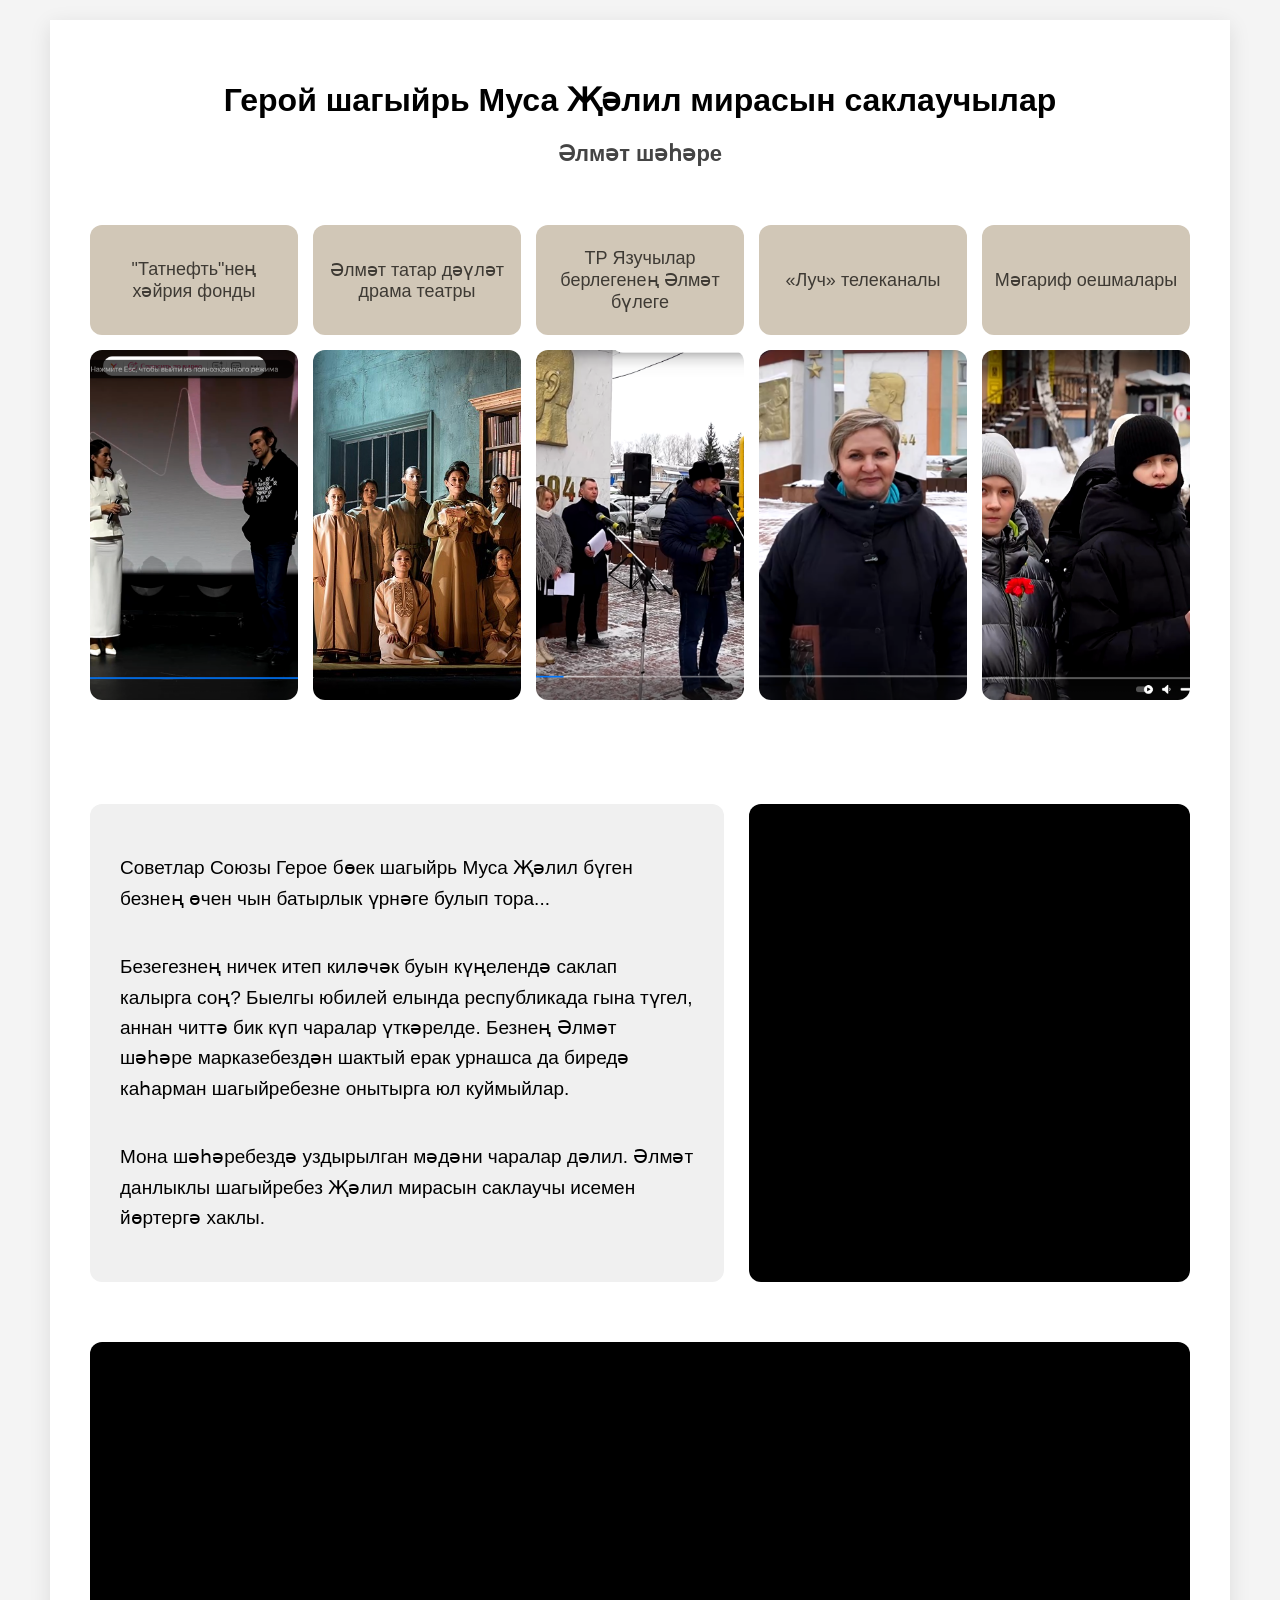
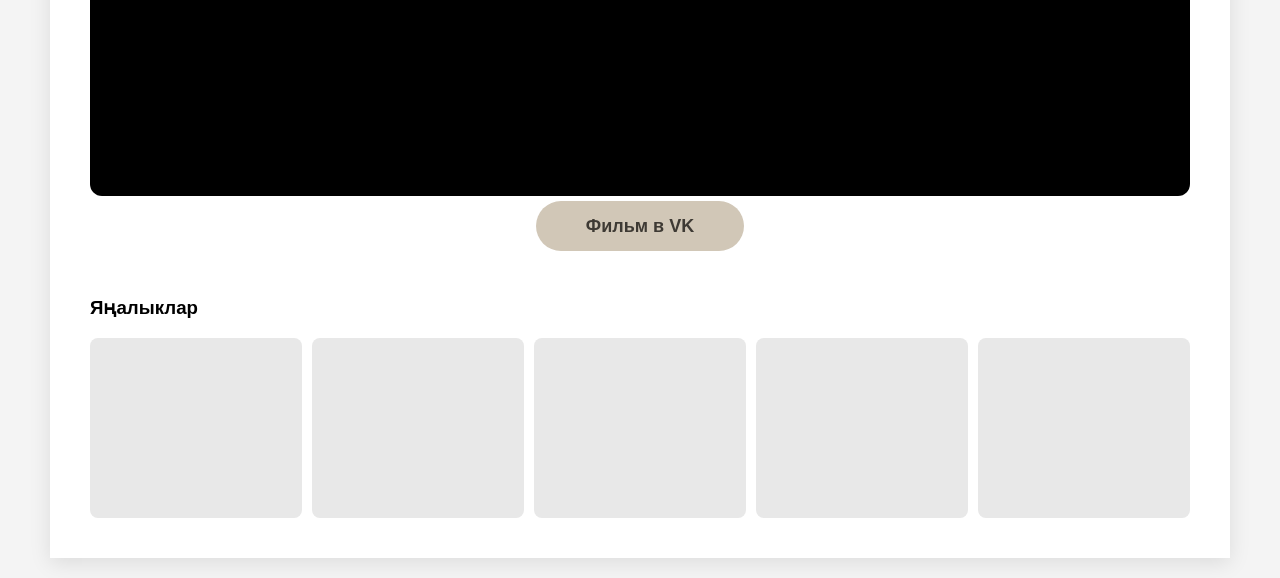
==== Новая папка (2)/index.html @ aeaa0390 "Add files via upload" ====
<!DOCTYPE html>
<html lang="tt">
<head>
    <meta charset="UTF-8">
    <meta name="viewport" content="width=device-width, initial-scale=1.0">
    <title>Муса Җәлил мирасын саклаучылар</title>
    <link rel="stylesheet" href="style/style.css">
</head>
<body>
    <div class="main-container">
        
        <header class="titulnik">
            <h1>Герой шагыйрь Муса Җәлил мирасын саклаучылар</h1>
            <p class="city">Әлмәт шәһәре</p>
        </header>

        <!-- Сетка партнеров -->
        <section class="partners-grid">
            <div class="partner-card">
                <p>"Татнефть"нең хәйрия фонды</p>
                <img src="foto/1.png" alt="1" class="partner-img">
            </div>
            <div class="partner-card">
                <p>Әлмәт татар дәүләт драма театры</p>
                <img src="foto/2.jpg" alt="2" class="partner-img">
            </div>
            <div class="partner-card">
                <p>ТР Язучылар берлегенең Әлмәт бүлеге</p>
                <img src="foto/3.png" alt="3" class="partner-img">
            </div>
            <div class="partner-card">
                <p>«Луч» телеканалы</p>
                <img src="foto/4.png" alt="4" class="partner-img">
            </div>
            <div class="partner-card">
                <p>Мәгариф оешмалары</p>
                <img src="foto/5.png" alt="5" class="partner-img">
            </div>
        </section>

        <!-- Секция: Текст + Ваше видео video.mp4 (ОДИНАКОВОЙ ВЫСОТЫ) -->
        <section class="musa-info">
            <div class="text-content-box">
                <p>Советлар Союзы Герое бөек шагыйрь Муса Җәлил бүген безнең өчен чын батырлык үрнәге булып тора...</p>
                <p>Безегезнең ничек итеп киләчәк буын күңелендә саклап калырга соң? Быелгы юбилей елында республикада гына түгел, аннан читтә бик күп чаралар үткәрелде. Безнең Әлмәт шәһәре марказебездән шактый ерак урнашса да биредә каһарман шагыйребезне онытырга юл куймыйлар.</p>
                <p>Мона шәһәребездә уздырылган мәдәни чаралар дәлил. Әлмәт данлыклы шагыйребез Җәлил мирасын саклаучы исемен йөртергә хаклы.</p>
            </div>
            <div class="musa-media">
                <!-- Ваше видео вернулось сюда -->
                <video src="foto/video.mp4" autoplay muted loop playsinline></video>
            </div>
        </section>

        <!-- Вместо серого блока теперь видео из VK -->
        <section class="bottom-video-section">
            <div class="vk-video-container">
                <iframe src="https://vk.com" 
                        width="100%" height="450" frameborder="0" allowfullscreen
                        allow="autoplay; encrypted-media; fullscreen; picture-in-picture;"></iframe>
            </div>
            <div class="download-link">
                <a href="https://vk.com" target="_blank">Фильм в VK</a>
            </div>
        </section>

        <!-- Новости -->
        <footer class="news-section">
            <h3>Яңалыклар</h3>
            <div class="news-grid">
                <div class="news-item"></div>
                <div class="news-item"></div>
                <div class="news-item"></div>
                <div class="news-item"></div>
                <div class="news-item"></div>
            </div>
        </footer>
    </div>
</body>
</html>
---- Новая папка (2)/style/style.css ----
body {
    font-family: 'Segoe UI', Arial, sans-serif;
    background-color: #f4f4f4;
    margin: 0;
    padding: 20px;
}

.main-container {
    max-width: 1100px; 
    margin: 0 auto;
    background-color: white;
    padding: 40px;
    box-shadow: 0 5px 20px rgba(0,0,0,0.1);
}

.titulnik {
    text-align: center;
    margin-bottom: 40px;
}

.city {
    font-weight: bold;
    font-size: 22px;
    color: #444;
}

/* Сетка партнеров */
.partners-grid {
    display: grid;
    grid-template-columns: repeat(5, 1fr);
    gap: 15px;
    margin-bottom: 100px; /* Двойное расстояние */
}

.partner-card p {
    font-size: 18px; 
    background-color: #d1c7b7; /* Серовато-золотой */
    color: #3e3a34;
    padding: 15px 10px;
    border-radius: 12px;
    min-height: 80px;
    display: flex;
    align-items: center;
    justify-content: center;
    text-align: center;
    margin-bottom: 15px;
}

.partner-img {
    width: 100%;
    height: 350px;
    object-fit: cover;
    border-radius: 12px;
}

/* Секция: Текст + video.mp4 */
.musa-info {
    display: flex;
    gap: 25px;
    margin-bottom: 60px;
    align-items: stretch;
}

.text-content-box {
    flex: 1.3;
    background-color: #f0f0f0;
    padding: 30px;
    font-size: 19px;
    line-height: 1.6;
    border-radius: 12px;
    display: flex;
    flex-direction: column;
    justify-content: center;
}

.musa-media {
    flex: 1;
}

.musa-media video {
    width: 100%;
    height: 100%;
    object-fit: cover;
    border-radius: 12px;
    background-color: #000;
}

/* Нижний блок с VK видео */
.bottom-video-section {
    margin-bottom: 60px;
}

.vk-video-container {
    width: 100%;
    border-radius: 12px;
    overflow: hidden;
    background-color: #000;
}

.download-link {
    text-align: center;
    margin-top: 20px;
}

.download-link a {
    background-color: #d1c7b7;
    padding: 15px 50px;
    text-decoration: none;
    color: #3e3a34;
    border-radius: 30px;
    font-size: 18px;
    font-weight: bold;
}

/* Новости */
.news-grid {
    display: grid;
    grid-template-columns: repeat(5, 1fr);
    gap: 10px;
}

.news-item {
    background-color: #e8e8e8;
    height: 180px;
    border-radius: 8px;
}

@media (max-width: 900px) {
    .partners-grid, .news-grid { grid-template-columns: repeat(2, 1fr); }
    .musa-info { flex-direction: column; }
    .partners-grid { margin-bottom: 50px; }
}
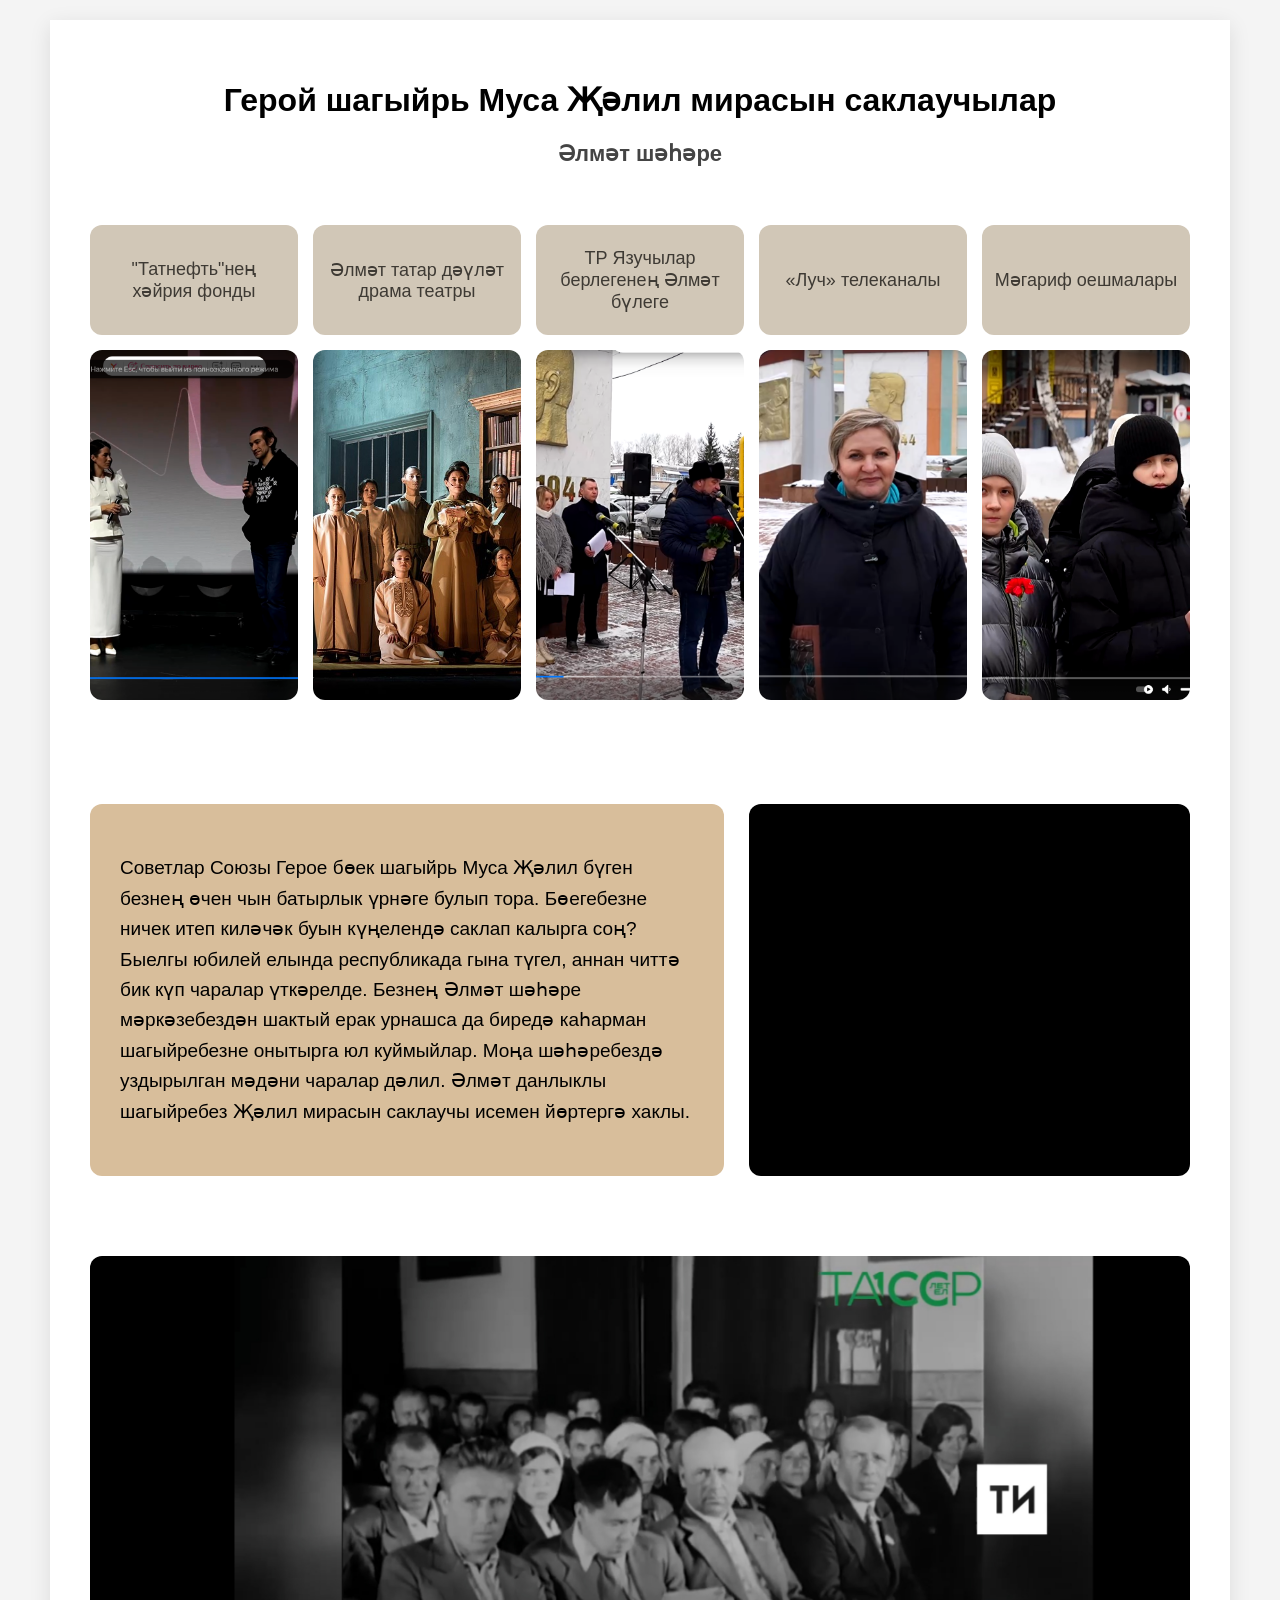
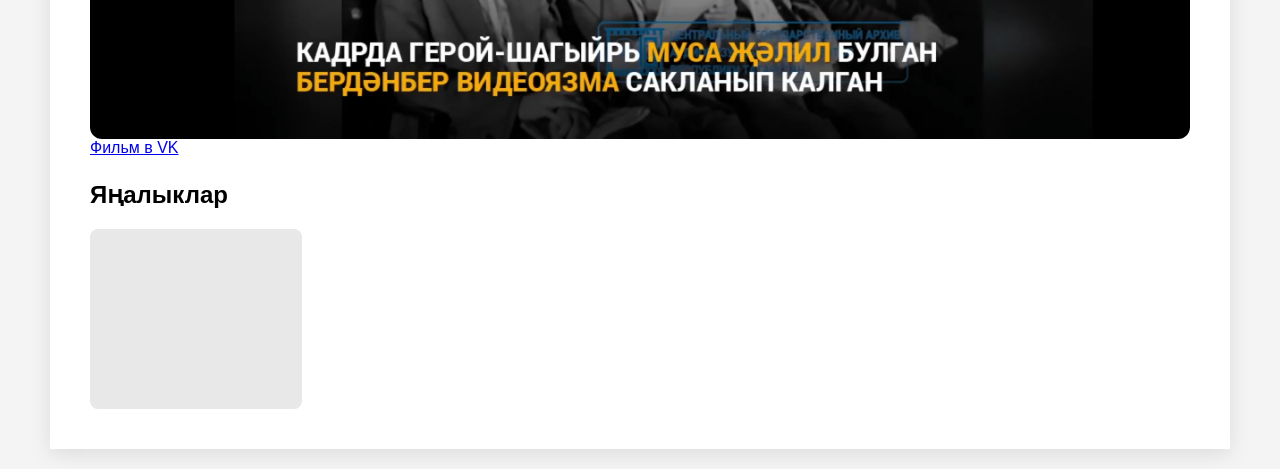
==== commit 84868bba: "Add files via upload" ====
--- a/Новая папка (2)/index.html
+++ b/Новая папка (2)/index.html
@@ -14,23 +14,30 @@
             <p class="city">Әлмәт шәһәре</p>
         </header>
 
-        <!-- Сетка партнеров -->
         <section class="partners-grid">
             <div class="partner-card">
-                <p>"Татнефть"нең хәйрия фонды</p>
-                <img src="foto/1.png" alt="1" class="partner-img">
+                <a href="index2.html" class="card-link">
+                    <p>"Татнефть"нең хәйрия фонды</p>
+                    <img src="foto/1.png" alt="1" class="partner-img">
+                </a>
             </div>
             <div class="partner-card">
-                <p>Әлмәт татар дәүләт драма театры</p>
-                <img src="foto/2.jpg" alt="2" class="partner-img">
+                <a href="index3.html" class="card-link">
+                    <p>Әлмәт татар дәүләт драма театры</p>
+                    <img src="foto/2.jpg" alt="2" class="partner-img">
+                </a>
             </div>
             <div class="partner-card">
-                <p>ТР Язучылар берлегенең Әлмәт бүлеге</p>
-                <img src="foto/3.png" alt="3" class="partner-img">
+                <a href="index4.html" class="card-link">
+                    <p>ТР Язучылар берлегенең Әлмәт бүлеге</p>
+                    <img src="foto/3.png" alt="3" class="partner-img">
+                </a>
             </div>
             <div class="partner-card">
-                <p>«Луч» телеканалы</p>
-                <img src="foto/4.png" alt="4" class="partner-img">
+                <a href="index5.html" class="card-link">
+                    <p>«Луч» телеканалы</p>
+                    <img src="foto/4.png" alt="4" class="partner-img">
+                </a>
             </div>
             <div class="partner-card">
                 <p>Мәгариф оешмалары</p>
@@ -38,42 +45,31 @@
             </div>
         </section>
 
-        <!-- Секция: Текст + Ваше видео video.mp4 (ОДИНАКОВОЙ ВЫСОТЫ) -->
         <section class="musa-info">
             <div class="text-content-box">
-                <p>Советлар Союзы Герое бөек шагыйрь Муса Җәлил бүген безнең өчен чын батырлык үрнәге булып тора...</p>
-                <p>Безегезнең ничек итеп киләчәк буын күңелендә саклап калырга соң? Быелгы юбилей елында республикада гына түгел, аннан читтә бик күп чаралар үткәрелде. Безнең Әлмәт шәһәре марказебездән шактый ерак урнашса да биредә каһарман шагыйребезне онытырга юл куймыйлар.</p>
-                <p>Мона шәһәребездә уздырылган мәдәни чаралар дәлил. Әлмәт данлыклы шагыйребез Җәлил мирасын саклаучы исемен йөртергә хаклы.</p>
+                <p>Советлар Союзы Герое бөек шагыйрь Муса Җәлил бүген безнең өчен чын батырлык үрнәге булып тора. Бөегебезне ничек итеп киләчәк буын күңелендә саклап калырга соң? Быелгы юбилей елында республикада гына түгел, аннан читтә бик күп чаралар үткәрелде. Безнең Әлмәт шәһәре мәркәзебездән шактый ерак урнашса да биредә каһарман шагыйребезне онытырга юл куймыйлар. Моңа шәһәребездә уздырылган мәдәни чаралар дәлил. Әлмәт данлыклы шагыйребез Җәлил мирасын саклаучы исемен йөртергә хаклы.</p>
             </div>
             <div class="musa-media">
-                <!-- Ваше видео вернулось сюда -->
-                <video src="foto/video.mp4" autoplay muted loop playsinline></video>
+                <video src="foto/video.mp4" autoplay muted loop playsinline width="100%"></video>
             </div>
         </section>
 
-        <!-- Вместо серого блока теперь видео из VK -->
-        <section class="bottom-video-section">
-            <div class="vk-video-container">
-                <iframe src="https://vk.com" 
-                        width="100%" height="450" frameborder="0" allowfullscreen
-                        allow="autoplay; encrypted-media; fullscreen; picture-in-picture;"></iframe>
+        <section class="bottom-photos-section">
+            <div class="photo-pair-grid">
+                <img class="ffoto" src="foto/22.jpg" alt="Фото 19" class="equal-img">
             </div>
             <div class="download-link">
-                <a href="https://vk.com" target="_blank">Фильм в VK</a>
+                <a href="https://vk.com/wall-30044977_512065" target="_blank">Фильм в VK</a>
             </div>
         </section>
 
-        <!-- Новости -->
         <footer class="news-section">
             <h3>Яңалыклар</h3>
             <div class="news-grid">
-                <div class="news-item"></div>
-                <div class="news-item"></div>
-                <div class="news-item"></div>
-                <div class="news-item"></div>
-                <div class="news-item"></div>
+                <a href="index6.html" class="news-item-link"><div class="news-item"></div></a>
             </div>
         </footer>
+
     </div>
 </body>
 </html>
--- a/Новая папка (2)/style/style.css
+++ b/Новая папка (2)/style/style.css
@@ -6,35 +6,28 @@
 }
 
 .main-container {
-    max-width: 1100px; 
+    max-width: 1100px;
     margin: 0 auto;
     background-color: white;
     padding: 40px;
     box-shadow: 0 5px 20px rgba(0,0,0,0.1);
 }
 
-.titulnik {
-    text-align: center;
-    margin-bottom: 40px;
-}
+.titulnik { text-align: center; margin-bottom: 40px; }
+.city { font-weight: bold; font-size: 22px; color: #444; }
 
-.city {
-    font-weight: bold;
-    font-size: 22px;
-    color: #444;
-}
-
-/* Сетка партнеров */
 .partners-grid {
     display: grid;
     grid-template-columns: repeat(5, 1fr);
     gap: 15px;
-    margin-bottom: 100px; /* Двойное расстояние */
+    margin-bottom: 100px;
 }
+
+.card-link { text-decoration: none; color: inherit; display: block; }
 
 .partner-card p {
     font-size: 18px; 
-    background-color: #d1c7b7; /* Серовато-золотой */
+    background-color: #d1c7b7;
     color: #3e3a34;
     padding: 15px 10px;
     border-radius: 12px;
@@ -52,18 +45,24 @@
     object-fit: cover;
     border-radius: 12px;
 }
+.ffoto {
+    max-width: 100%;    
+    height: auto;       
+    display: block;     
+    border-radius: 12px; 
+    margin: 0 auto;     
+}
 
-/* Секция: Текст + video.mp4 */
 .musa-info {
     display: flex;
     gap: 25px;
-    margin-bottom: 60px;
+    margin-bottom: 80px;
     align-items: stretch;
 }
 
 .text-content-box {
     flex: 1.3;
-    background-color: #f0f0f0;
+    background-color: #d8be9b;
     padding: 30px;
     font-size: 19px;
     line-height: 1.6;
@@ -73,10 +72,7 @@
     justify-content: center;
 }
 
-.musa-media {
-    flex: 1;
-}
-
+.musa-media { flex: 1; }
 .musa-media video {
     width: 100%;
     height: 100%;
@@ -85,40 +81,20 @@
     background-color: #000;
 }
 
-/* Нижний блок с VK видео */
-.bottom-video-section {
-    margin-bottom: 60px;
-}
-
-.vk-video-container {
-    width: 100%;
+.bottom-vk-section { margin-top: 40px; margin-bottom: 60px; }
+.vk-wrapper {
     border-radius: 12px;
     overflow: hidden;
     background-color: #000;
 }
 
-.download-link {
-    text-align: center;
-    margin-top: 20px;
-}
 
-.download-link a {
-    background-color: #d1c7b7;
-    padding: 15px 50px;
-    text-decoration: none;
-    color: #3e3a34;
-    border-radius: 30px;
-    font-size: 18px;
-    font-weight: bold;
-}
-
-/* Новости */
+.news-section h3 { font-size: 24px; margin-bottom: 20px; }
 .news-grid {
     display: grid;
     grid-template-columns: repeat(5, 1fr);
     gap: 10px;
 }
-
 .news-item {
     background-color: #e8e8e8;
     height: 180px;
@@ -128,5 +104,4 @@
 @media (max-width: 900px) {
     .partners-grid, .news-grid { grid-template-columns: repeat(2, 1fr); }
     .musa-info { flex-direction: column; }
-    .partners-grid { margin-bottom: 50px; }
 }
